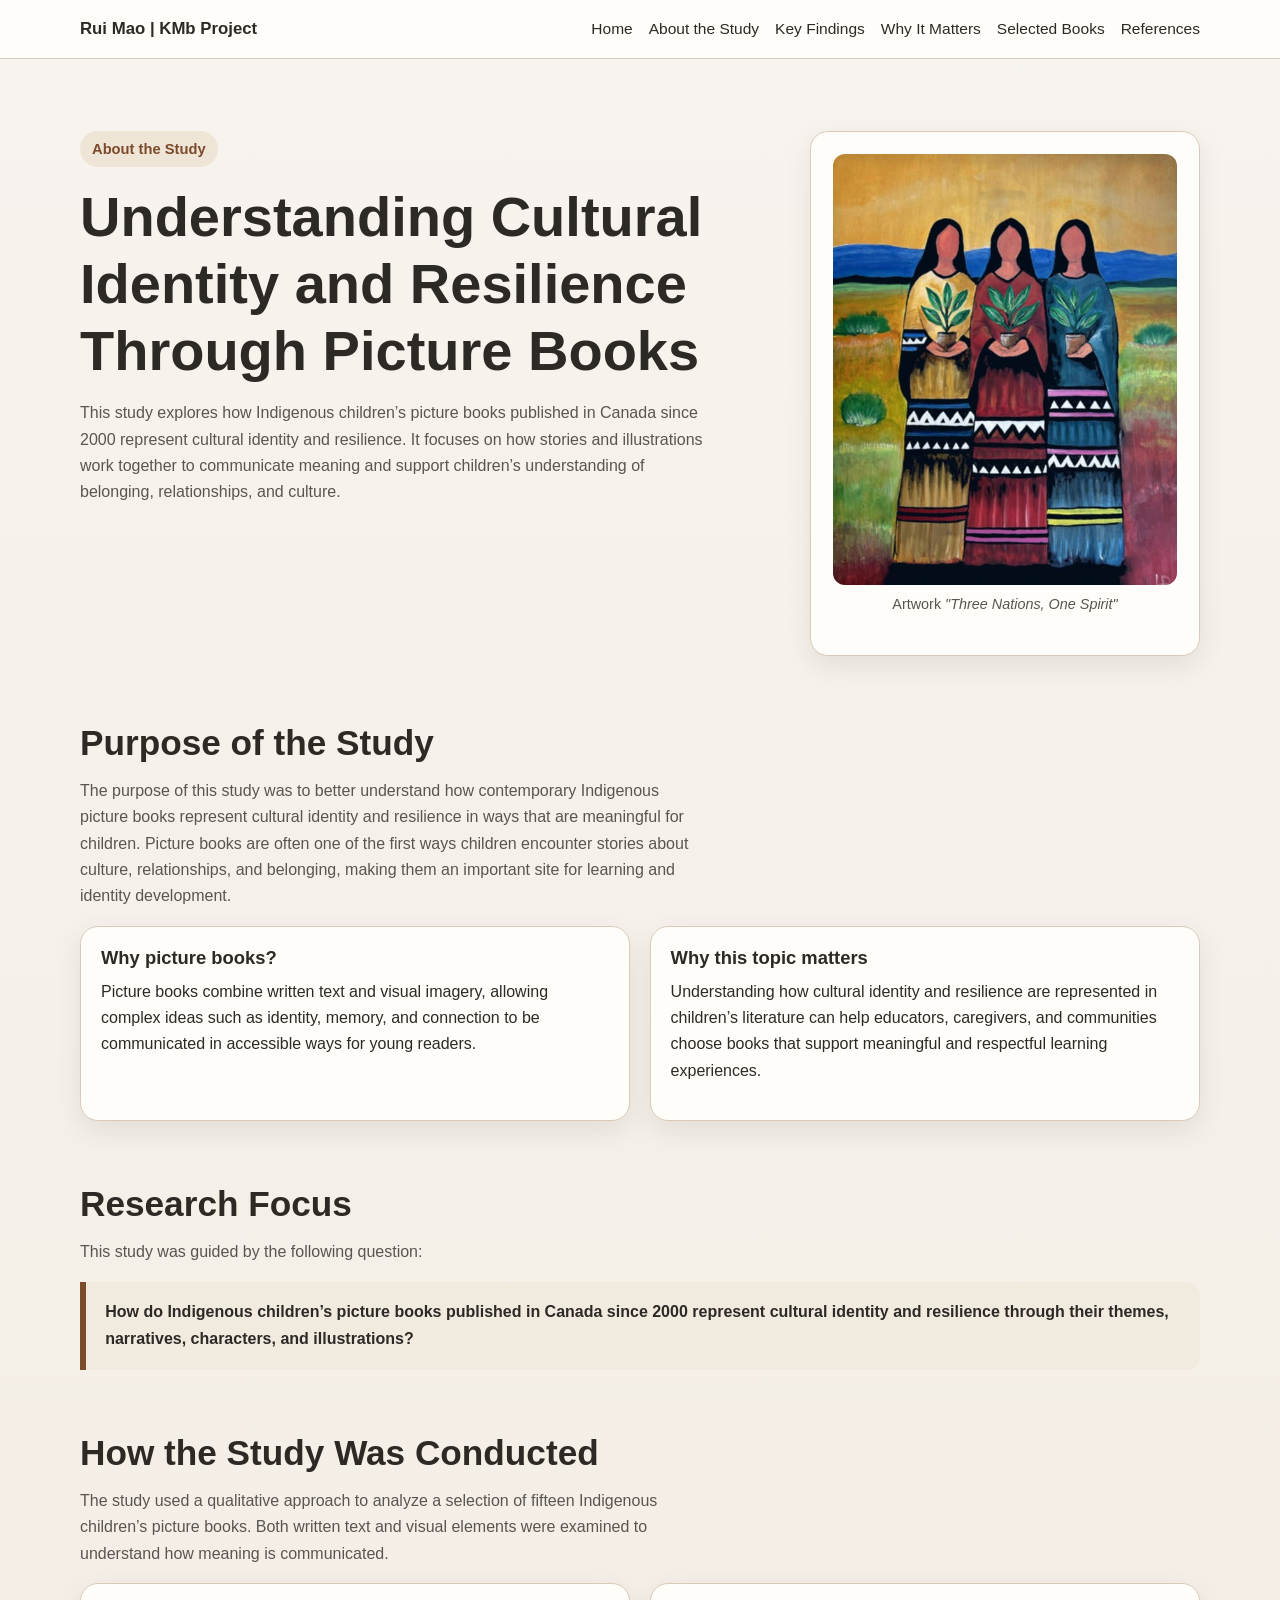
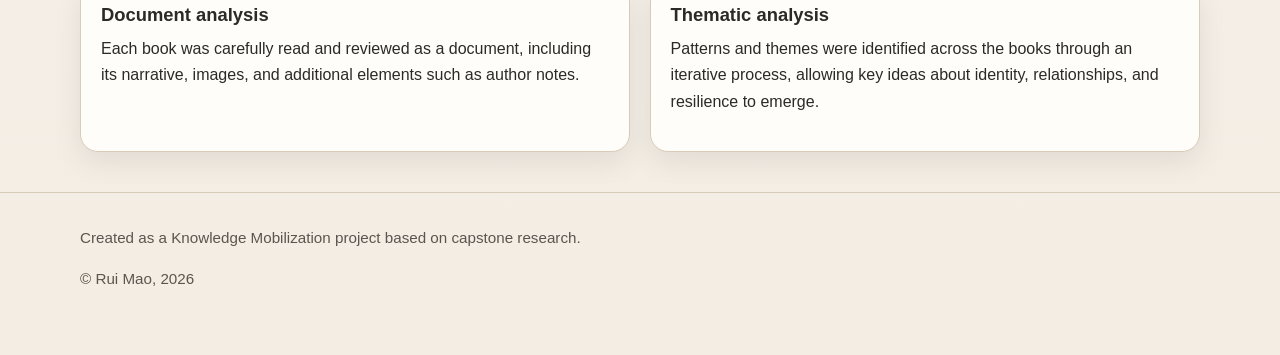
==== about.html @ 0842e240 "Create about.html" ====
<!doctype html>
<html lang="en">
<head>
  <meta charset="utf-8">
  <meta name="viewport" content="width=device-width, initial-scale=1">
  <title>About the Study | KMb Project</title>
  <link rel="stylesheet" href="assets/css/styles.css">
</head>

<body>
  <a class="skip-link" href="#main">Skip to content</a>

  <header>
    <div class="container navbar">
      <a class="site-title" href="index.html">Rui Mao | KMb Project</a>

      <nav class="nav-menu" aria-label="Main navigation">
        <a href="index.html">Home</a>
        <a href="about.html">About the Study</a>
        <a href="findings.html">Key Findings</a>
        <a href="implications.html">Why It Matters</a>
        <a href="books.html">Selected Books</a>
        <a href="references.html">References</a>
      </nav>
    </div>
  </header>

  <main id="main">

    <!-- Hero / Intro -->
    <section class="hero">
      <div class="container hero-grid">
        <div>
          <span class="eyebrow">About the Study</span>
          <h1>Understanding Cultural Identity and Resilience Through Picture Books</h1>
          <p class="lead">
            This study explores how Indigenous children’s picture books published in Canada since 2000 
            represent cultural identity and resilience. It focuses on how stories and illustrations work 
            together to communicate meaning and support children’s understanding of belonging, relationships, 
            and culture.
          </p>
        </div>

        <aside class="hero-card">
          <img src="assets/images/three_nations.jpg" alt="Three Nations, One Spirit artwork">
          <p class="image-caption">
            Artwork <em>"Three Nations, One Spirit"</em>
          </p>
        </aside>
      </div>
    </section>

    <!-- Purpose -->
    <section>
      <div class="container">
        <h2>Purpose of the Study</h2>
        <p class="section-intro">
          The purpose of this study was to better understand how contemporary Indigenous picture books 
          represent cultural identity and resilience in ways that are meaningful for children. Picture 
          books are often one of the first ways children encounter stories about culture, relationships, 
          and belonging, making them an important site for learning and identity development.
        </p>

        <div class="grid-2">
          <article class="card">
            <h3>Why picture books?</h3>
            <p>
              Picture books combine written text and visual imagery, allowing complex ideas such as 
              identity, memory, and connection to be communicated in accessible ways for young readers.
            </p>
          </article>

          <article class="card">
            <h3>Why this topic matters</h3>
            <p>
              Understanding how cultural identity and resilience are represented in children’s literature 
              can help educators, caregivers, and communities choose books that support meaningful and 
              respectful learning experiences.
            </p>
          </article>
        </div>
      </div>
    </section>

    <!-- Research Question -->
    <section>
      <div class="container">
        <h2>Research Focus</h2>
        <p class="section-intro">
          This study was guided by the following question:
        </p>

        <div class="callout">
          <strong>
            How do Indigenous children’s picture books published in Canada since 2000 represent cultural 
            identity and resilience through their themes, narratives, characters, and illustrations?
          </strong>
        </div>
      </div>
    </section>

    <!-- Methods -->
    <section>
      <div class="container">
        <h2>How the Study Was Conducted</h2>
        <p class="section-intro">
          The study used a qualitative approach to analyze a selection of fifteen Indigenous children’s 
          picture books. Both written text and visual elements were examined to understand how meaning 
          is communicated.
        </p>

        <div class="grid-2">
          <article class="card">
            <h3>Document analysis</h3>
            <p>
              Each book was carefully read and reviewed as a document, including its narrative, images, 
              and additional elements such as author notes.
            </p>
          </article>

          <article class="card">
            <h3>Thematic analysis</h3>
            <p>
              Patterns and themes were identified across the books through an iterative process, allowing 
              key ideas about identity, relationships, and resilience to emerge.
            </p>
          </article>
        </div>
      </div>
    </section>

  </main>

  <footer>
    <div class="container">
      <p>Created as a Knowledge Mobilization project based on capstone research.</p>
      <p>© Rui Mao, 2026</p>
    </div>
  </footer>

</body>
</html>
---- assets/css/styles.css ----
:root {
  --bg: #f7f3ee;
  --bg-soft: #f3ede4;
  --surface: #fffdfa;
  --surface-soft: #efe5d7;
  --text: #2d2a26;
  --text-muted: #5b554f;
  --accent: #7b4b2a;
  --accent-soft: #a66a3f;
  --accent-green: #3f6b5b;
  --border: #d9cbb8;
  --shadow: 0 10px 28px rgba(0, 0, 0, 0.08);
  --radius: 18px;
  --max-width: 1120px;
  --transition: 0.25s ease;
}

* {
  box-sizing: border-box;
}

html {
  scroll-behavior: smooth;
}

body {
  margin: 0;
  font-family: Arial, Helvetica, sans-serif;
  line-height: 1.65;
  color: var(--text);
  background: linear-gradient(180deg, var(--bg) 0%, var(--bg-soft) 100%);
}

img {
  max-width: 100%;
  display: block;
  height: auto;
}

a {
  color: var(--accent);
  text-decoration: none;
  transition: color var(--transition);
}

a:hover,
a:focus {
  color: var(--accent-green);
}

.container {
  width: min(92%, var(--max-width));
  margin: 0 auto;
}

.skip-link {
  position: absolute;
  left: -9999px;
  top: auto;
}

.skip-link:focus {
  left: 1rem;
  top: 1rem;
  background: #ffffff;
  color: var(--text);
  padding: 0.75rem 1rem;
  border-radius: 8px;
  z-index: 999;
}

header {
  position: sticky;
  top: 0;
  z-index: 100;
  background: rgba(255, 253, 250, 0.95);
  backdrop-filter: blur(10px);
  border-bottom: 1px solid var(--border);
}

.navbar {
  display: flex;
  justify-content: space-between;
  align-items: center;
  gap: 1rem;
  padding: 0.95rem 0;
}

.site-title {
  font-size: 1.05rem;
  font-weight: 700;
  color: var(--text);
}

.nav-menu {
  display: flex;
  flex-wrap: wrap;
  gap: 1rem;
}

.nav-menu a {
  color: var(--text);
  font-size: 0.97rem;
}

.hero {
  padding: 4.5rem 0 2.75rem;
}

.hero-grid {
  display: grid;
  grid-template-columns: 1fr 390px;
  gap: 2rem;
  align-items: start;
}

.eyebrow {
  display: inline-block;
  margin-bottom: 1rem;
  padding: 0.35rem 0.75rem;
  border-radius: 999px;
  background: var(--surface-soft);
  color: var(--accent);
  font-size: 0.92rem;
  font-weight: 700;
}

h1,
h2,
h3 {
  margin-top: 0;
  line-height: 1.2;
}

h1 {
  font-size: clamp(2rem, 5vw, 3.5rem);
  margin-bottom: 1rem;
}

h2 {
  font-size: clamp(1.6rem, 3vw, 2.2rem);
  margin-bottom: 0.85rem;
}

h3 {
  font-size: 1.15rem;
  margin-bottom: 0.6rem;
}

p {
  margin-top: 0;
  margin-bottom: 1rem;
}

.lead,
.section-intro {
  color: var(--text-muted);
  max-width: 70ch;
}

.hero-card,
.card {
  background: var(--surface);
  border: 1px solid var(--border);
  border-radius: var(--radius);
  box-shadow: var(--shadow);
}

.hero-card {
  padding: 1.35rem;
}

.hero-card ul,
.card ul {
  margin: 0;
  padding-left: 1.2rem;
}

section {
  padding: 1.4rem 0 2.5rem;
}

.grid-2,
.grid-3 {
  display: grid;
  gap: 1.2rem;
}

.grid-2 {
  grid-template-columns: repeat(2, minmax(0, 1fr));
}

.grid-3 {
  grid-template-columns: repeat(3, minmax(0, 1fr));
}

.card {
  padding: 1.25rem;
}

.finding-number {
  display: inline-flex;
  align-items: center;
  justify-content: center;
  width: 2rem;
  height: 2rem;
  margin-bottom: 0.8rem;
  border-radius: 50%;
  background: var(--accent);
  color: #ffffff;
  font-weight: 700;
}

.book-tag {
  display: inline-block;
  margin-bottom: 0.75rem;
  font-size: 0.84rem;
  font-weight: 700;
  color: var(--accent-green);
  background: #e7f0ec;
  padding: 0.3rem 0.6rem;
  border-radius: 999px;
}

.callout {
  margin-top: 1rem;
  padding: 1.1rem 1.2rem;
  background: #f0eadf;
  border-left: 6px solid var(--accent);
  border-radius: 0 14px 14px 0;
}

.references-list {
  padding-left: 1.25rem;
  margin: 0;
}

footer {
  border-top: 1px solid var(--border);
  padding: 2rem 0 3rem;
  color: var(--text-muted);
  font-size: 0.95rem;
}

.button-link {
  display: inline-block;
  margin-top: 0.5rem;
  padding: 0.75rem 1.1rem;
  background: var(--accent);
  color: #ffffff;
  border-radius: 999px;
  font-weight: 700;
  transition: background var(--transition), transform var(--transition);
}

.button-link:hover,
.button-link:focus {
  background: var(--accent-green);
  color: #ffffff;
  transform: translateY(-1px);
}

@media (max-width: 900px) {
  .hero-grid,
  .grid-2,
  .grid-3 {
    grid-template-columns: 1fr;
  }

  .navbar {
    flex-direction: column;
    align-items: flex-start;
  }
}
.hero-card img {
  width: 100%;
  border-radius: 12px;
  margin-bottom: 0.5rem;
}

.image-caption {
  font-size: 0.9rem;
  color: var(--text-muted);
  text-align: center;
}
.grid-3 .card img {
  height: 280px;
  width: auto;
  display: block;
  margin: 0 auto 0.75rem;
  border-radius: 12px;
}
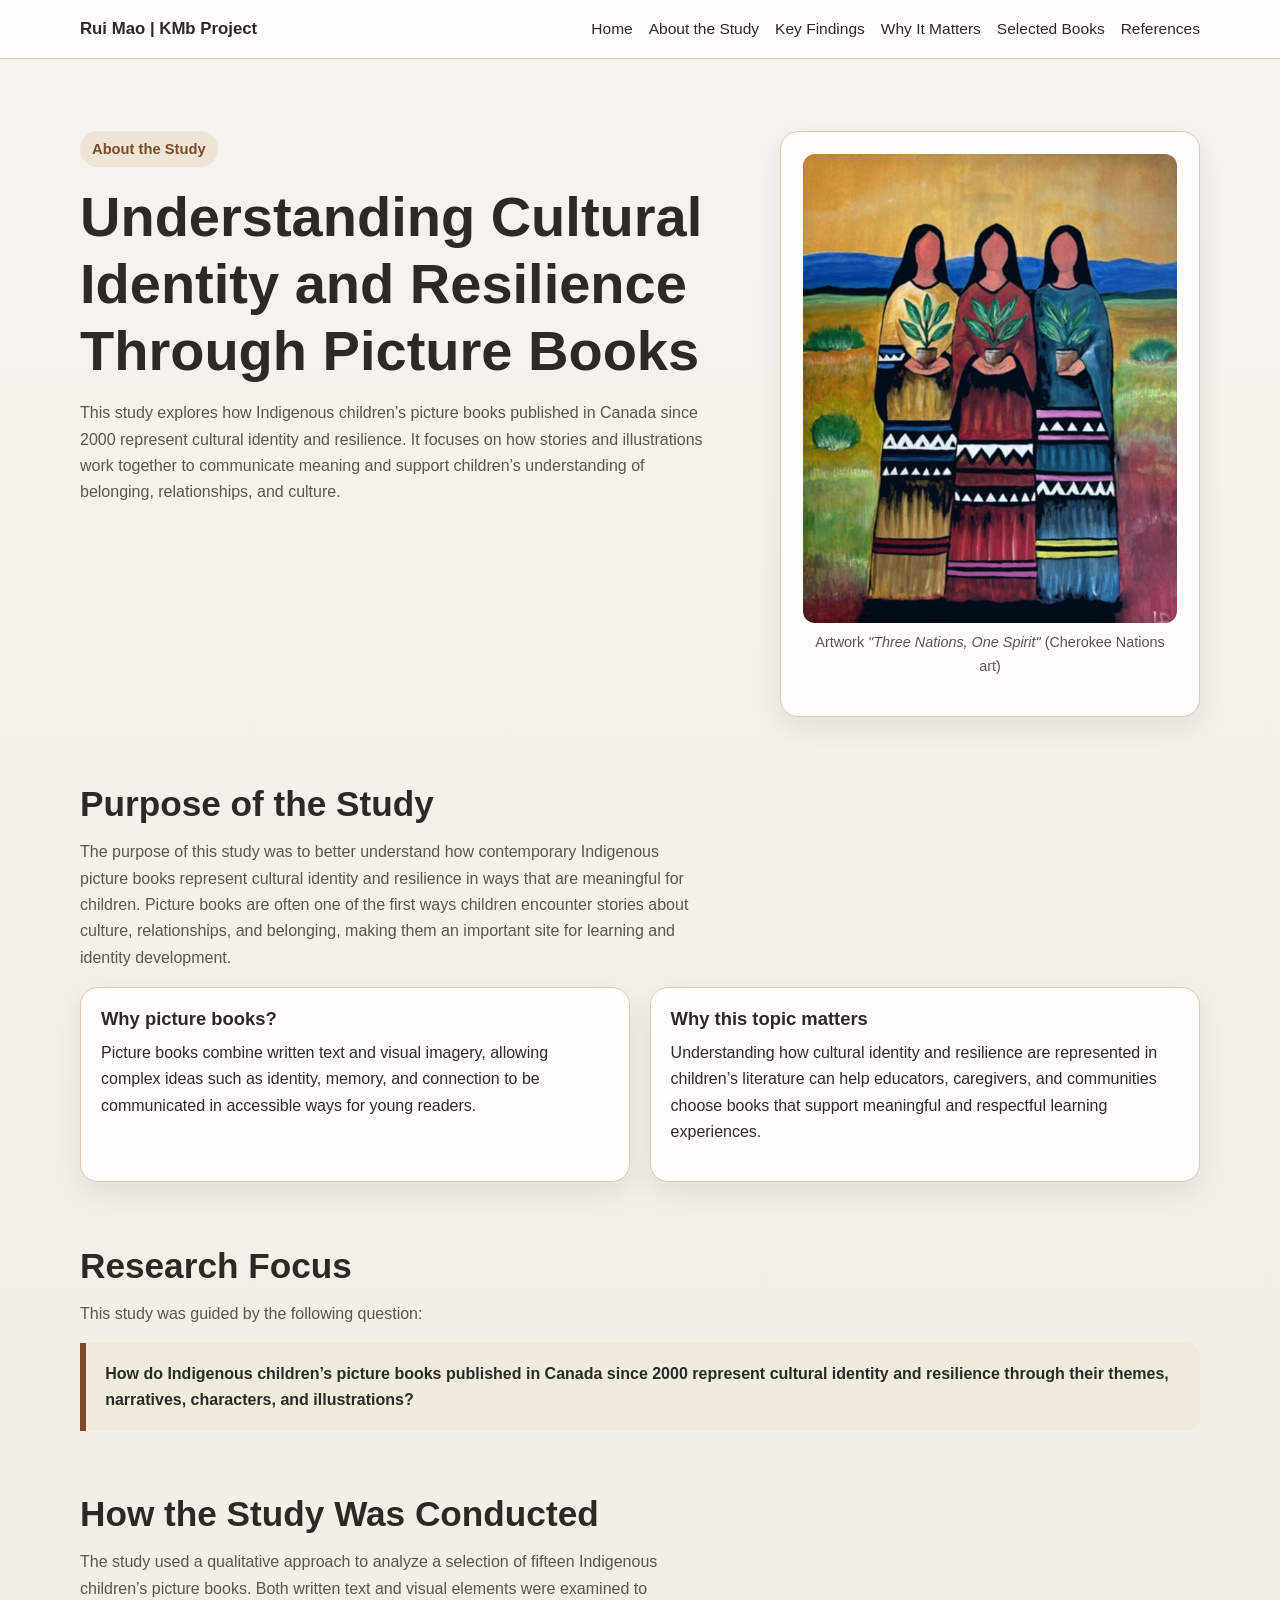
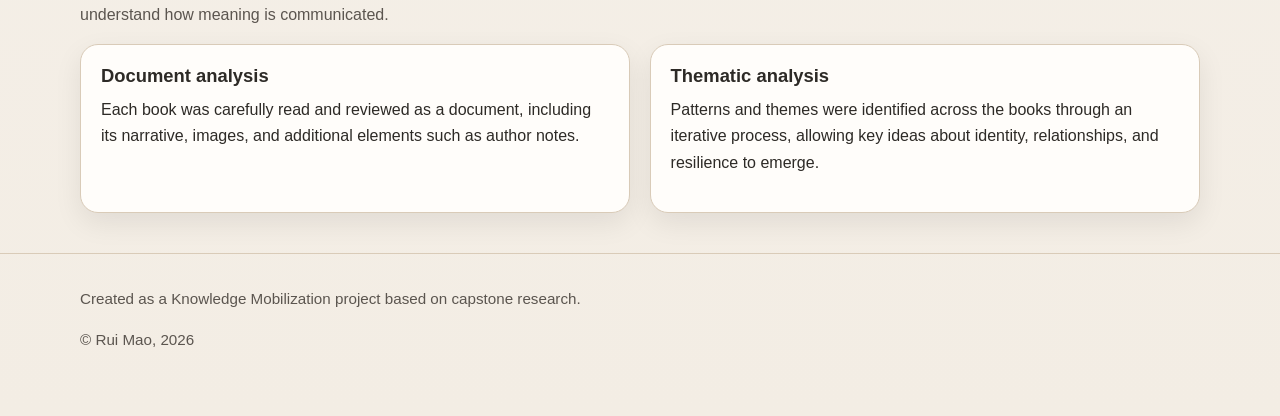
==== commit 6bbc0e61: "Update about.html" ====
--- a/about.html
+++ b/about.html
@@ -44,8 +44,9 @@
         <aside class="hero-card">
           <img src="assets/images/three_nations.jpg" alt="Three Nations, One Spirit artwork">
           <p class="image-caption">
-            Artwork <em>"Three Nations, One Spirit"</em>
+           Artwork <em>"Three Nations, One Spirit"</em> (Cherokee Nations art)
           </p>
+          
         </aside>
       </div>
     </section>
--- a/assets/css/styles.css
+++ b/assets/css/styles.css
@@ -109,7 +109,7 @@
 
 .hero-grid {
   display: grid;
-  grid-template-columns: 1fr 390px;
+  grid-template-columns: 1fr 420px;
   gap: 2rem;
   align-items: start;
 }
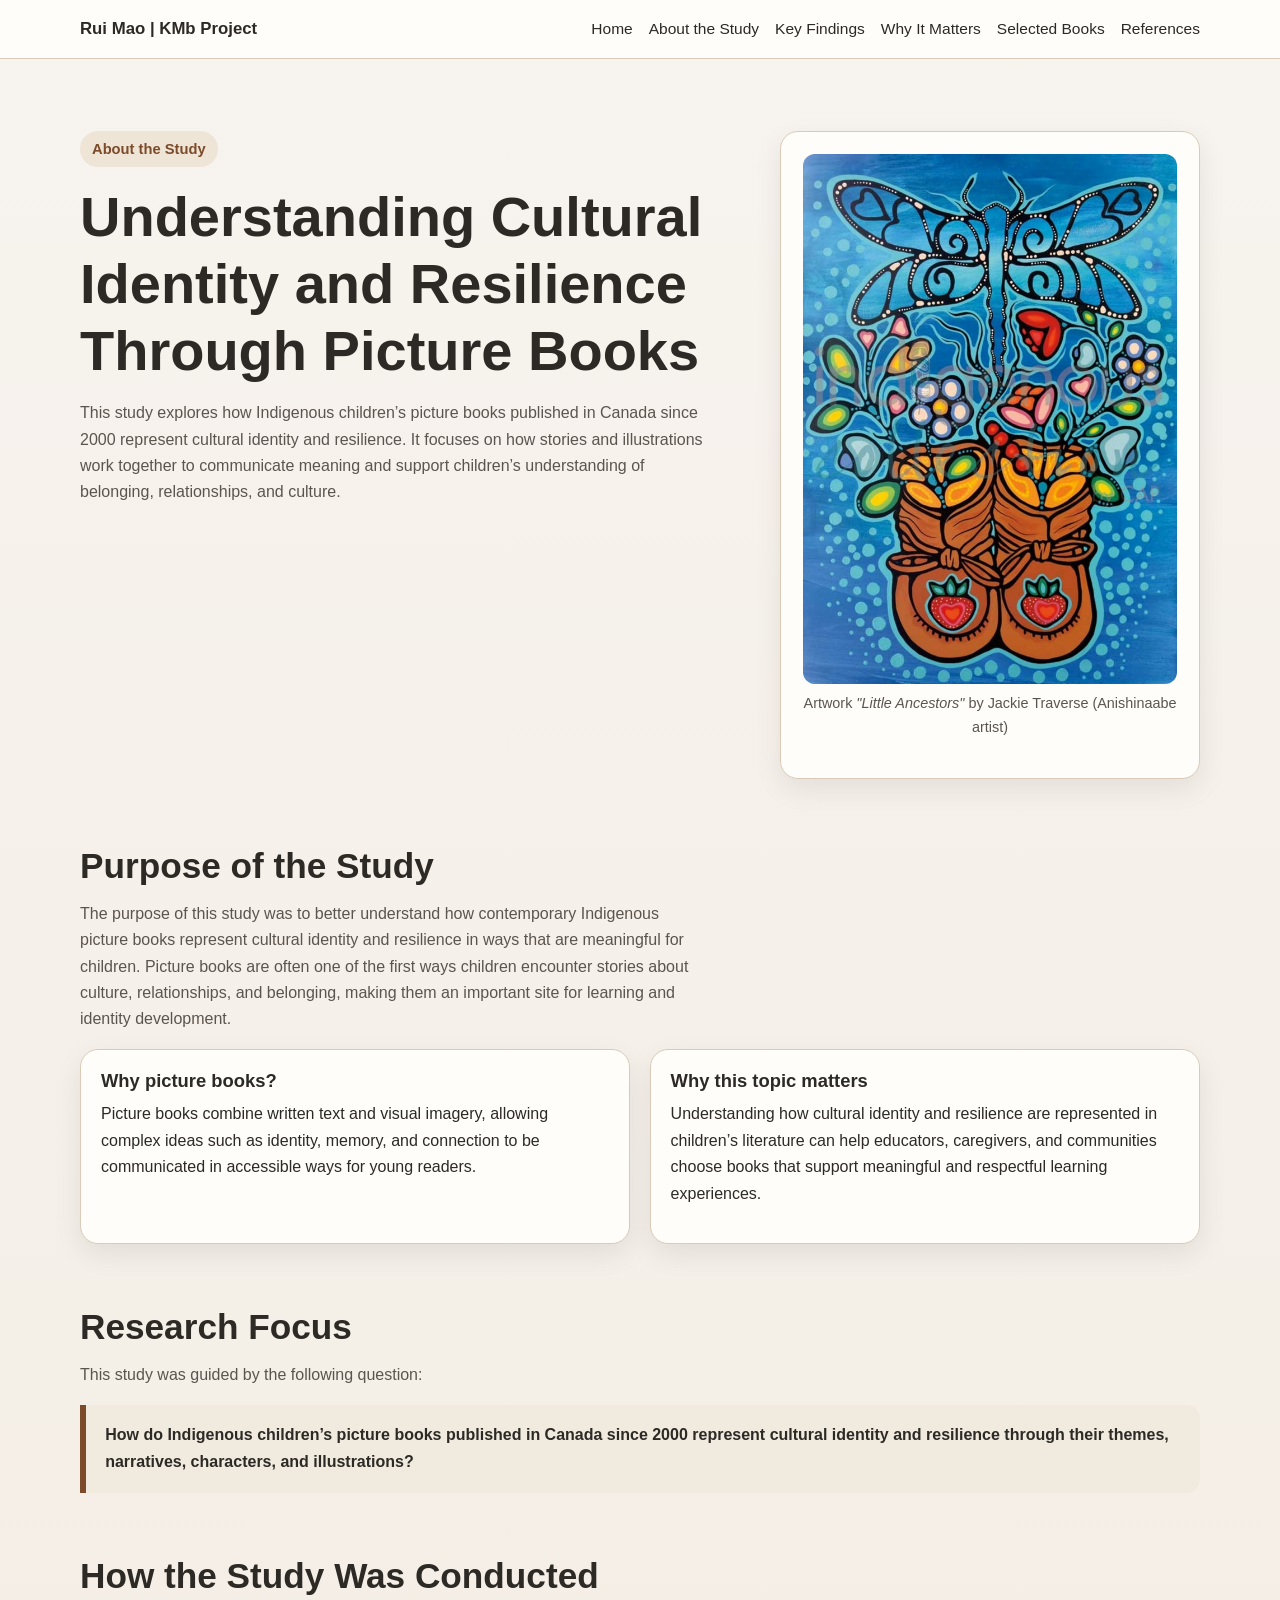
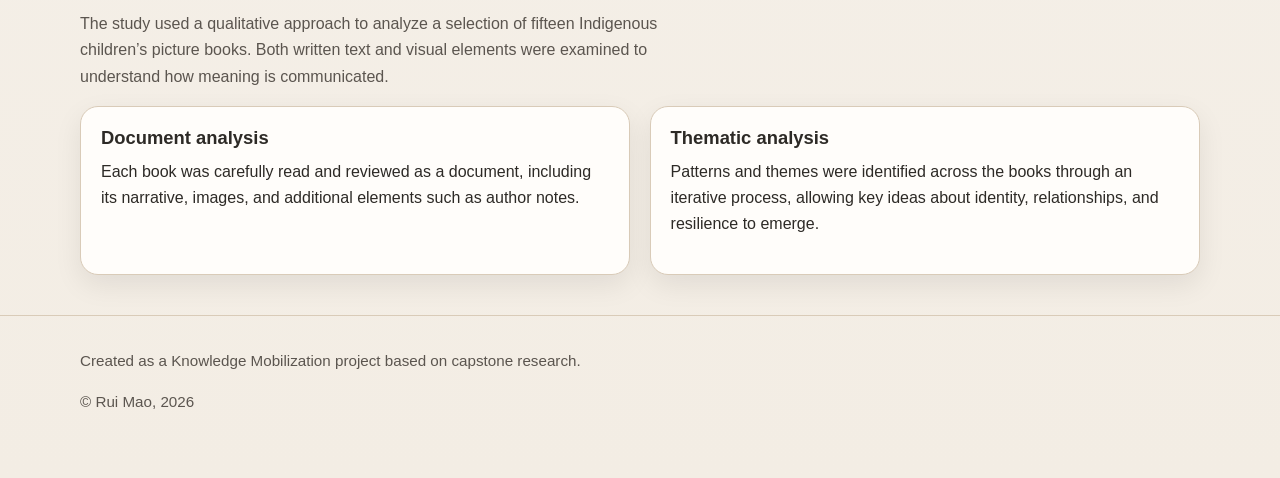
==== commit 579a8f44: "Update about.html" ====
--- a/about.html
+++ b/about.html
@@ -42,9 +42,9 @@
         </div>
 
         <aside class="hero-card">
-          <img src="assets/images/three_nations.jpg" alt="Three Nations, One Spirit artwork">
+          <img src="assets/images/little_ancestors.jpg" alt="Three Nations, One Spirit artwork">
           <p class="image-caption">
-           Artwork <em>"Three Nations, One Spirit"</em> (Cherokee Nations art)
+           Artwork <em>"Little Ancestors"</em> by Jackie Traverse (Anishinaabe artist) 
           </p>
           
         </aside>
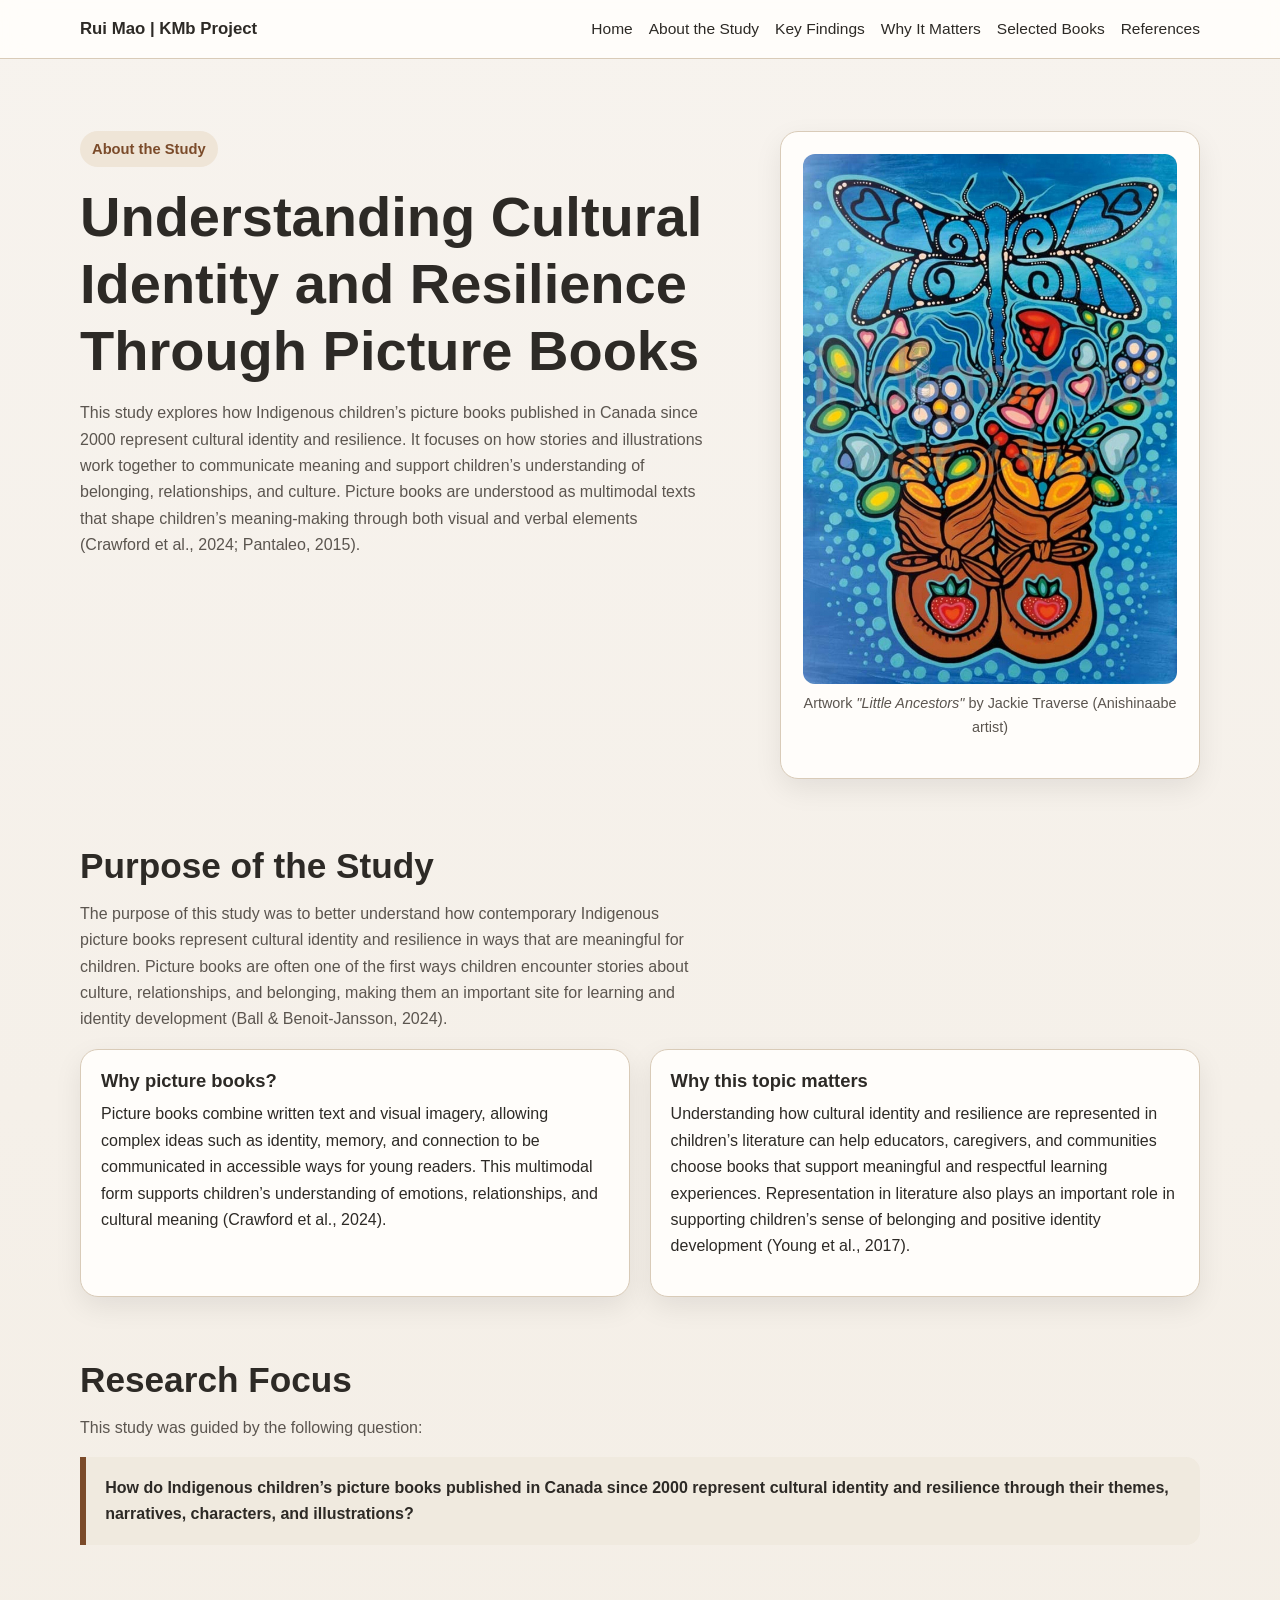
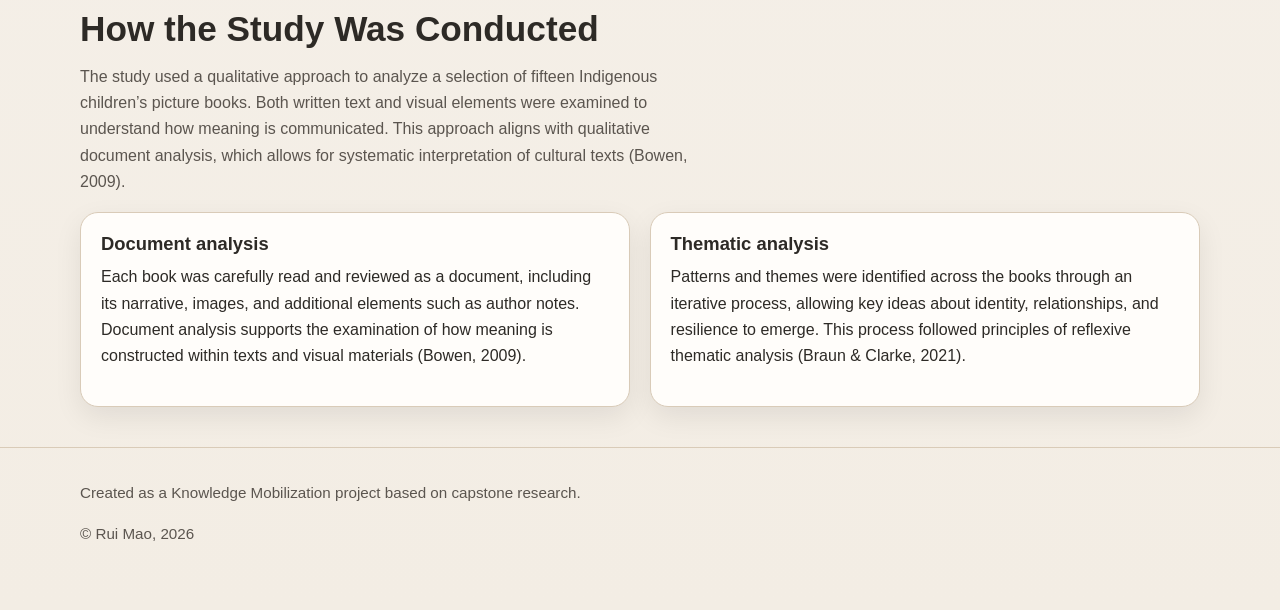
==== commit 026d3656: "Update about.html" ====
--- a/about.html
+++ b/about.html
@@ -37,7 +37,8 @@
             This study explores how Indigenous children’s picture books published in Canada since 2000 
             represent cultural identity and resilience. It focuses on how stories and illustrations work 
             together to communicate meaning and support children’s understanding of belonging, relationships, 
-            and culture.
+            and culture. Picture books are understood as multimodal texts that shape children’s meaning-making 
+            through both visual and verbal elements (Crawford et al., 2024; Pantaleo, 2015).
           </p>
         </div>
 
@@ -59,7 +60,8 @@
           The purpose of this study was to better understand how contemporary Indigenous picture books 
           represent cultural identity and resilience in ways that are meaningful for children. Picture 
           books are often one of the first ways children encounter stories about culture, relationships, 
-          and belonging, making them an important site for learning and identity development.
+          and belonging, making them an important site for learning and identity development (Ball &amp; 
+          Benoit-Jansson, 2024).
         </p>
 
         <div class="grid-2">
@@ -67,7 +69,9 @@
             <h3>Why picture books?</h3>
             <p>
               Picture books combine written text and visual imagery, allowing complex ideas such as 
-              identity, memory, and connection to be communicated in accessible ways for young readers.
+              identity, memory, and connection to be communicated in accessible ways for young readers. 
+              This multimodal form supports children’s understanding of emotions, relationships, and 
+              cultural meaning (Crawford et al., 2024).
             </p>
           </article>
 
@@ -76,7 +80,8 @@
             <p>
               Understanding how cultural identity and resilience are represented in children’s literature 
               can help educators, caregivers, and communities choose books that support meaningful and 
-              respectful learning experiences.
+              respectful learning experiences. Representation in literature also plays an important role 
+              in supporting children’s sense of belonging and positive identity development (Young et al., 2017).
             </p>
           </article>
         </div>
@@ -107,7 +112,8 @@
         <p class="section-intro">
           The study used a qualitative approach to analyze a selection of fifteen Indigenous children’s 
           picture books. Both written text and visual elements were examined to understand how meaning 
-          is communicated.
+          is communicated. This approach aligns with qualitative document analysis, which allows for 
+          systematic interpretation of cultural texts (Bowen, 2009).
         </p>
 
         <div class="grid-2">
@@ -115,7 +121,8 @@
             <h3>Document analysis</h3>
             <p>
               Each book was carefully read and reviewed as a document, including its narrative, images, 
-              and additional elements such as author notes.
+              and additional elements such as author notes. Document analysis supports the examination of 
+              how meaning is constructed within texts and visual materials (Bowen, 2009).
             </p>
           </article>
 
@@ -123,7 +130,8 @@
             <h3>Thematic analysis</h3>
             <p>
               Patterns and themes were identified across the books through an iterative process, allowing 
-              key ideas about identity, relationships, and resilience to emerge.
+              key ideas about identity, relationships, and resilience to emerge. This process followed 
+              principles of reflexive thematic analysis (Braun &amp; Clarke, 2021).
             </p>
           </article>
         </div>
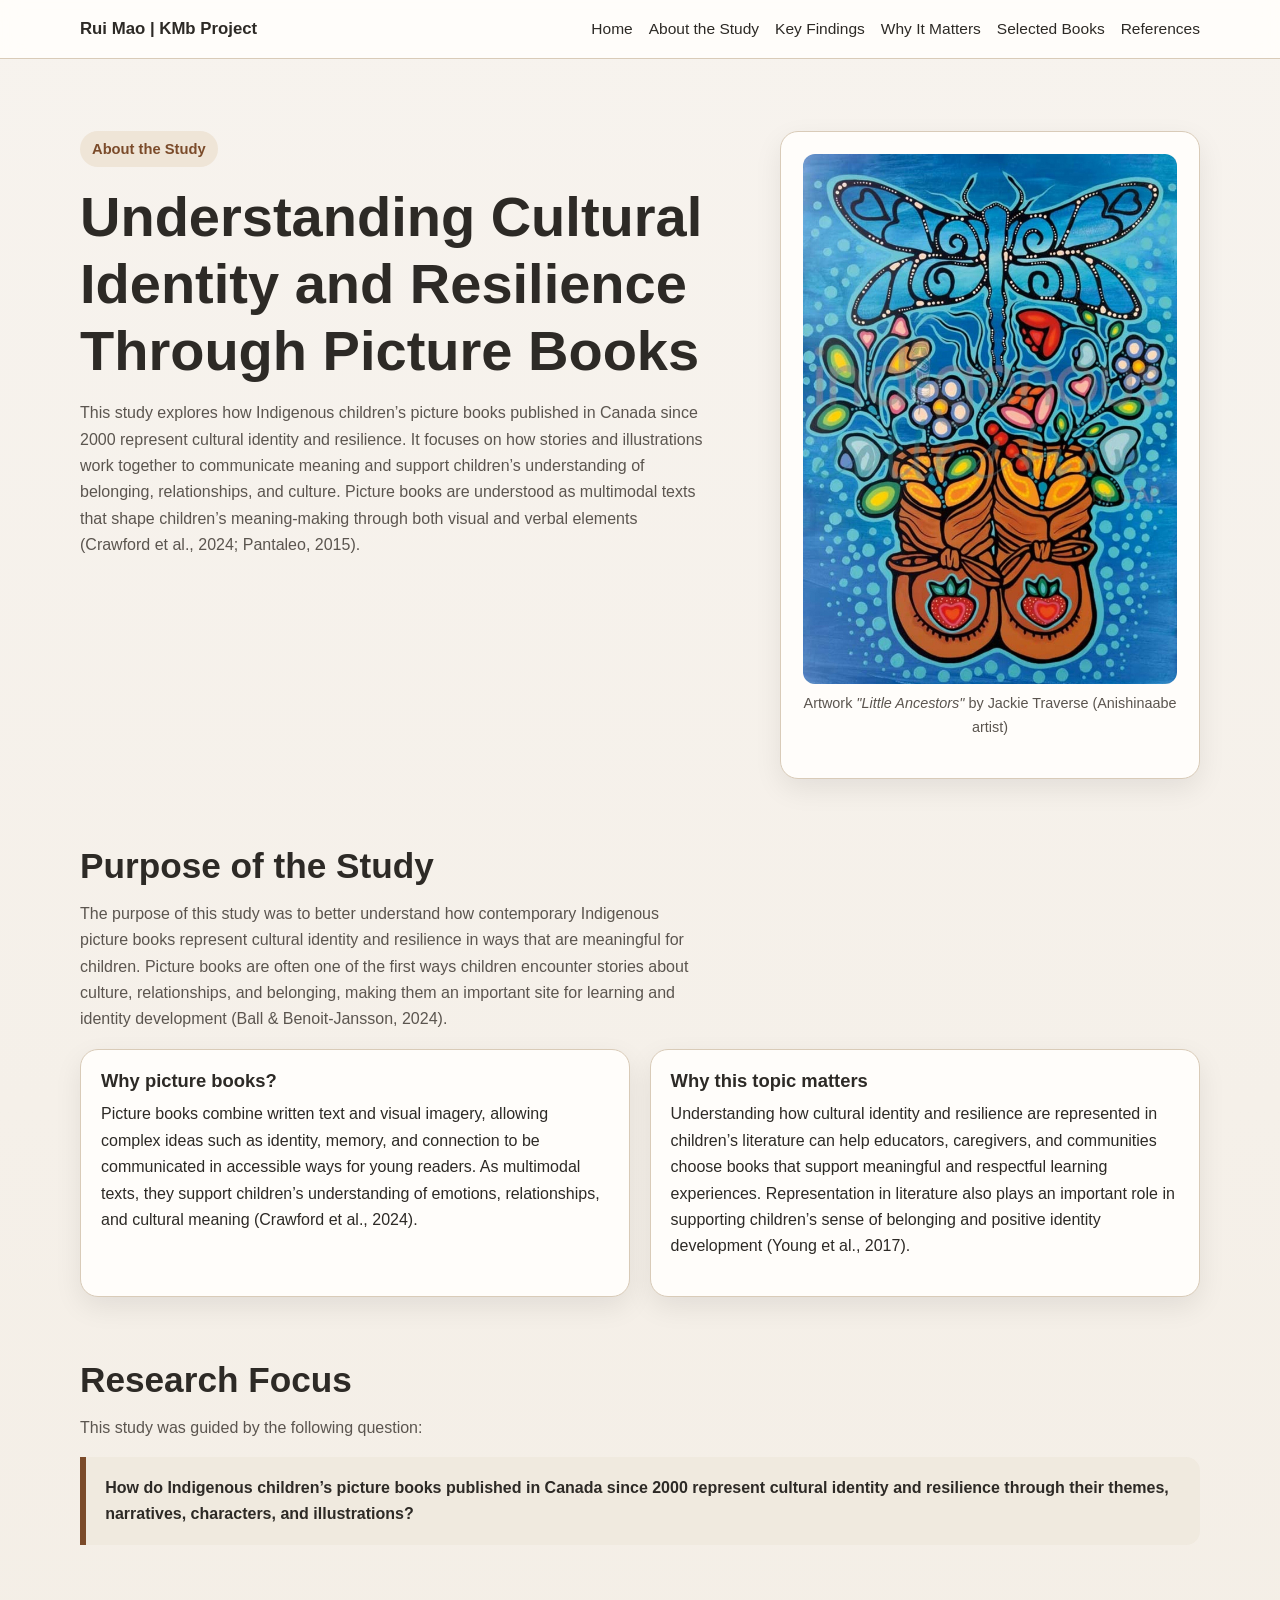
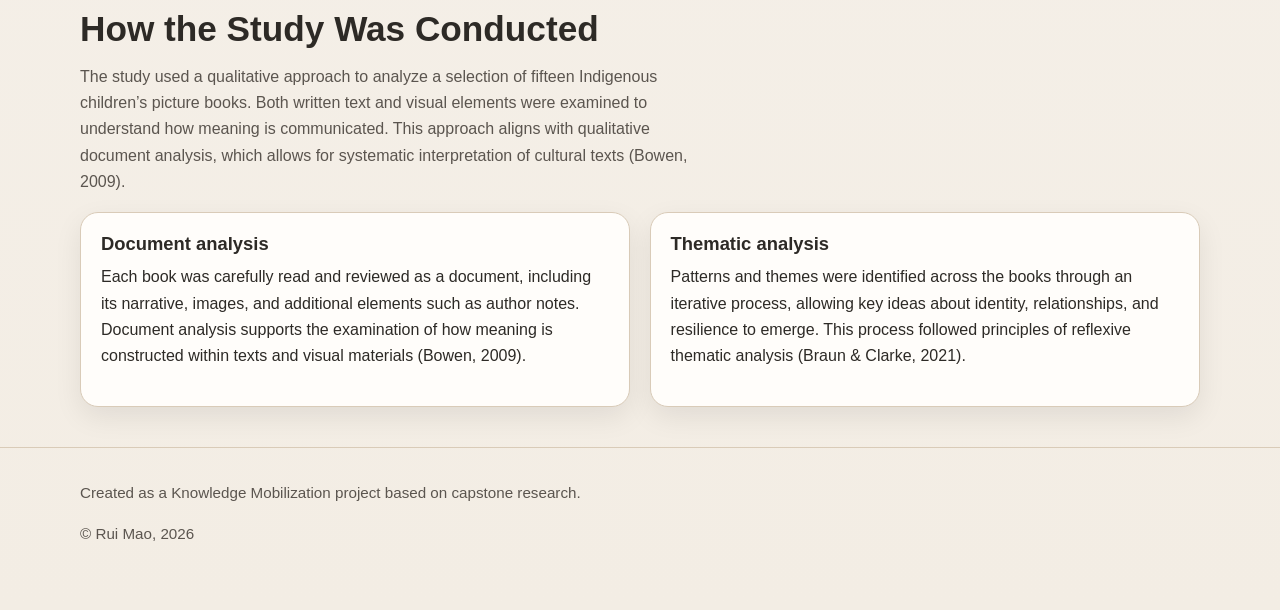
==== commit 583fe092: "Update about.html" ====
--- a/about.html
+++ b/about.html
@@ -70,8 +70,7 @@
             <p>
               Picture books combine written text and visual imagery, allowing complex ideas such as 
               identity, memory, and connection to be communicated in accessible ways for young readers. 
-              This multimodal form supports children’s understanding of emotions, relationships, and 
-              cultural meaning (Crawford et al., 2024).
+              As multimodal texts, they support children’s understanding of emotions, relationships, and cultural meaning (Crawford et al., 2024).
             </p>
           </article>
 
--- a/assets/css/styles.css
+++ b/assets/css/styles.css
@@ -290,3 +290,8 @@
   margin: 0 auto 0.75rem;
   border-radius: 12px;
 }
+.references-list p {
+  margin-bottom: 1rem;
+  padding-left: 1.5rem;
+  text-indent: -1.5rem;
+}
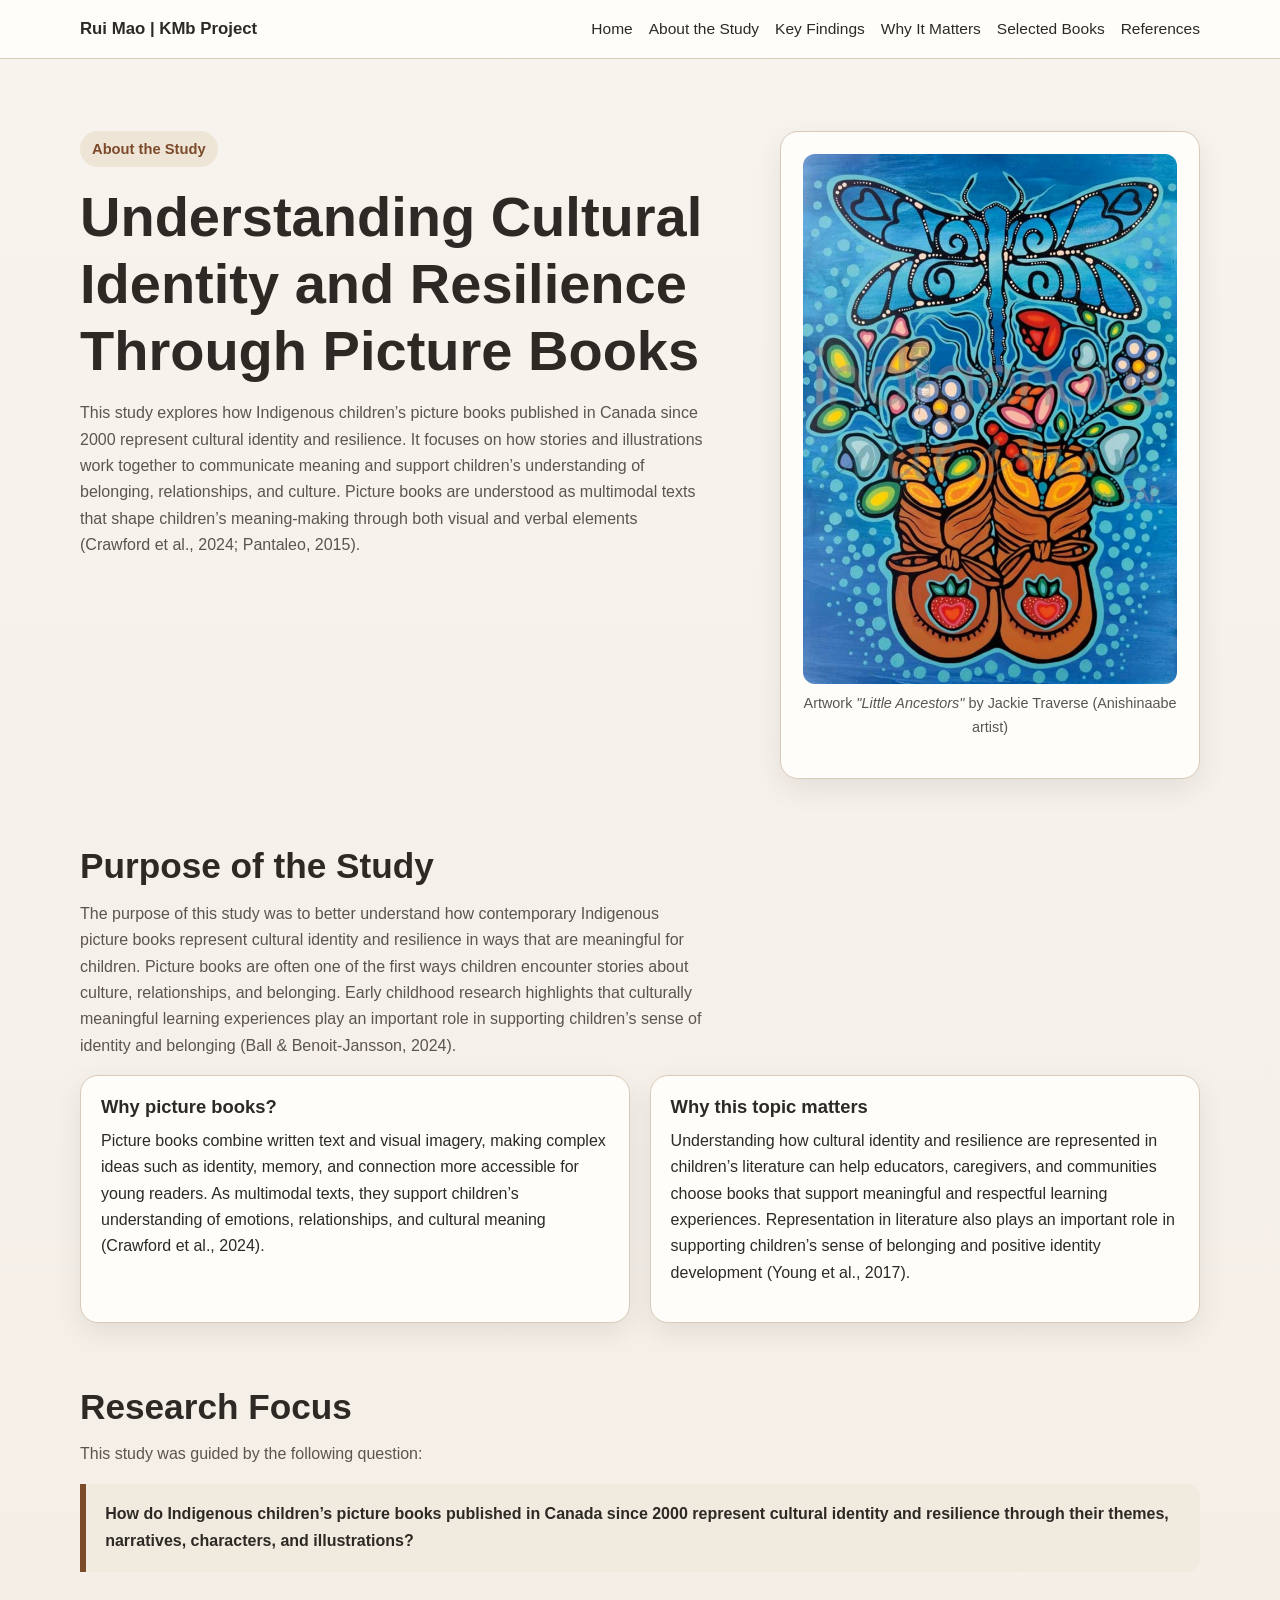
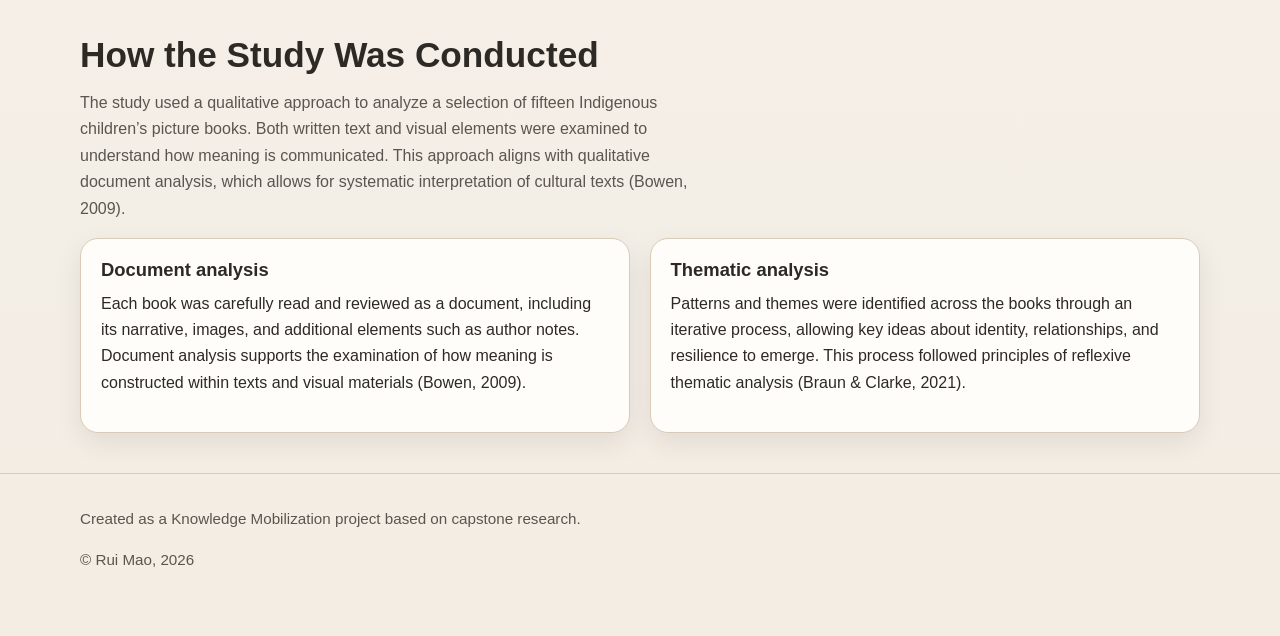
==== commit 65c2cafd: "Update about.html" ====
--- a/about.html
+++ b/about.html
@@ -58,19 +58,18 @@
         <h2>Purpose of the Study</h2>
         <p class="section-intro">
           The purpose of this study was to better understand how contemporary Indigenous picture books 
-          represent cultural identity and resilience in ways that are meaningful for children. Picture 
-          books are often one of the first ways children encounter stories about culture, relationships, 
-          and belonging, making them an important site for learning and identity development (Ball &amp; 
-          Benoit-Jansson, 2024).
+          represent cultural identity and resilience in ways that are meaningful for children. 
+          Picture books are often one of the first ways children encounter stories about culture, relationships, 
+          and belonging. Early childhood research highlights that culturally meaningful learning experiences
+          play an important role in supporting children’s sense of identity and belonging (Ball & Benoit-Jansson, 2024).
         </p>
 
         <div class="grid-2">
           <article class="card">
             <h3>Why picture books?</h3>
             <p>
-              Picture books combine written text and visual imagery, allowing complex ideas such as 
-              identity, memory, and connection to be communicated in accessible ways for young readers. 
-              As multimodal texts, they support children’s understanding of emotions, relationships, and cultural meaning (Crawford et al., 2024).
+           Picture books combine written text and visual imagery, making complex ideas such as identity, 
+           memory, and connection more accessible for young readers. As multimodal texts, they support children’s understanding of emotions, relationships, and cultural meaning (Crawford et al., 2024).
             </p>
           </article>
 
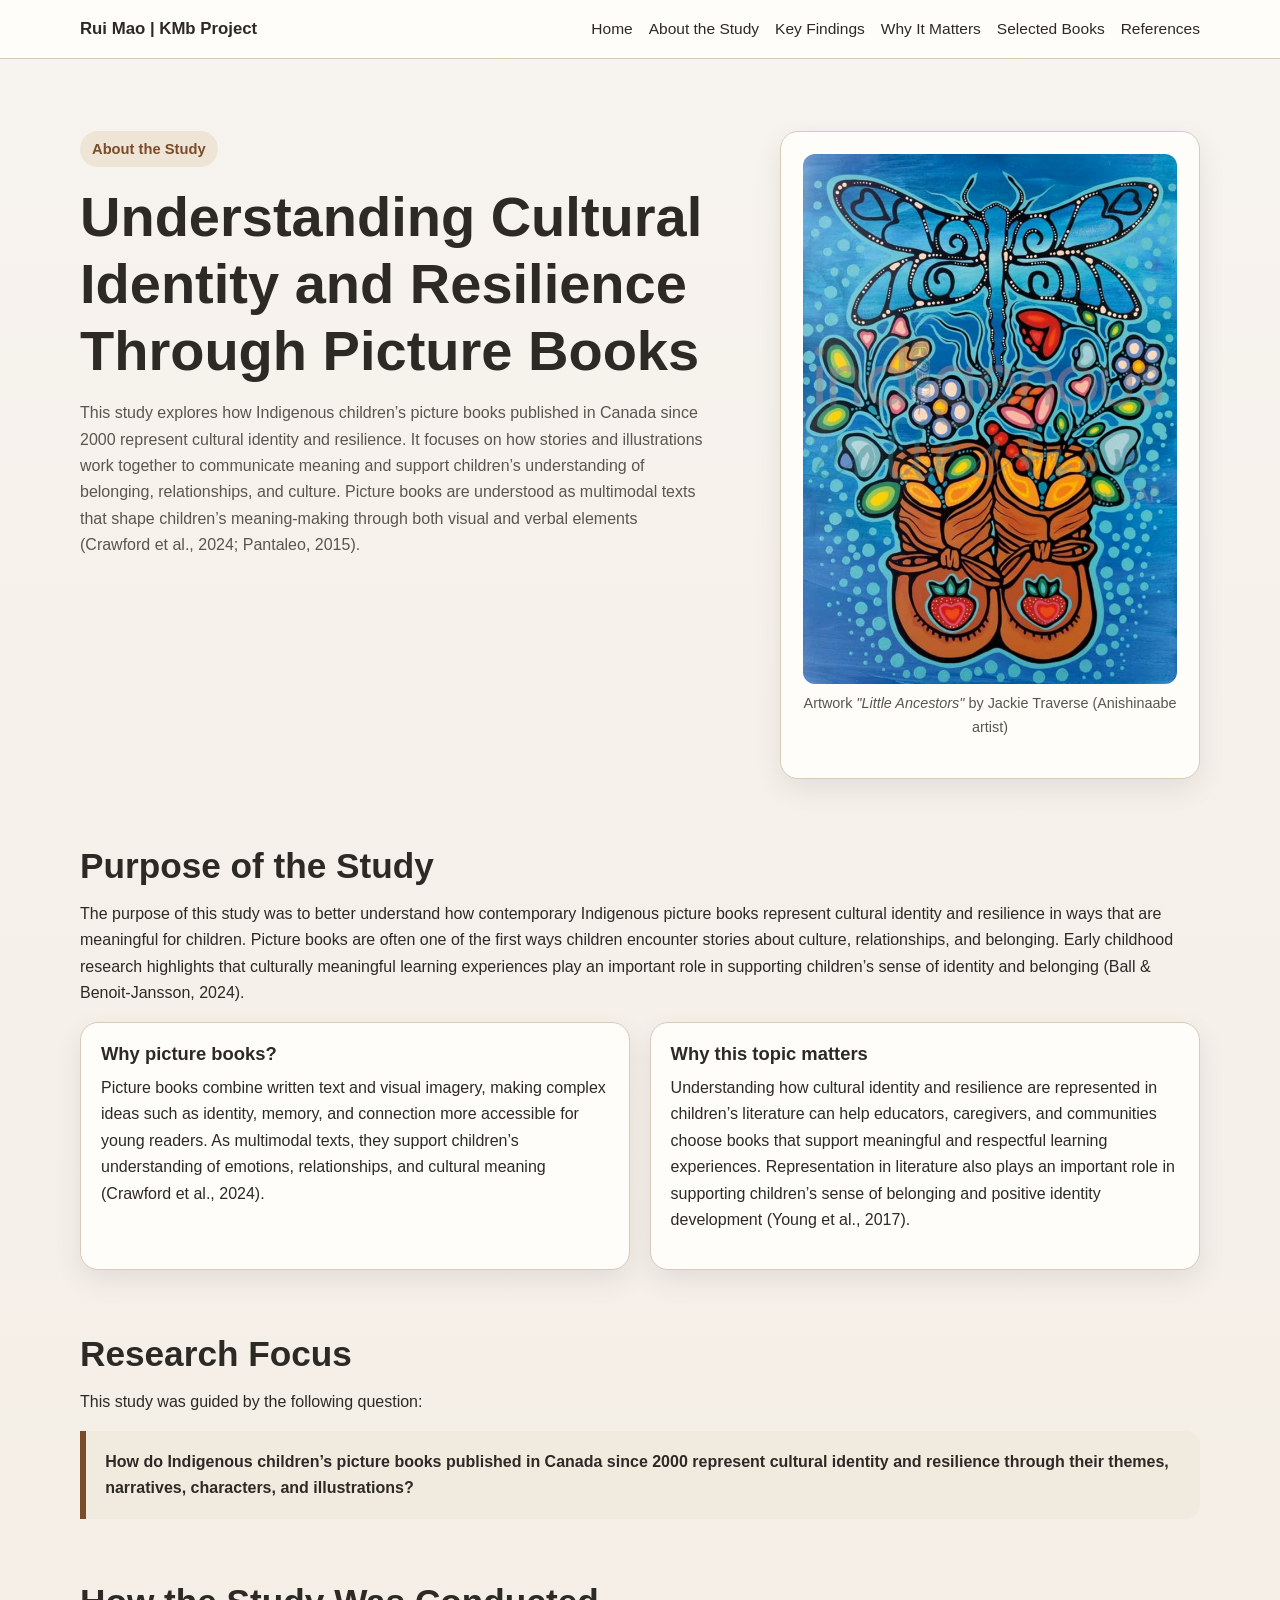
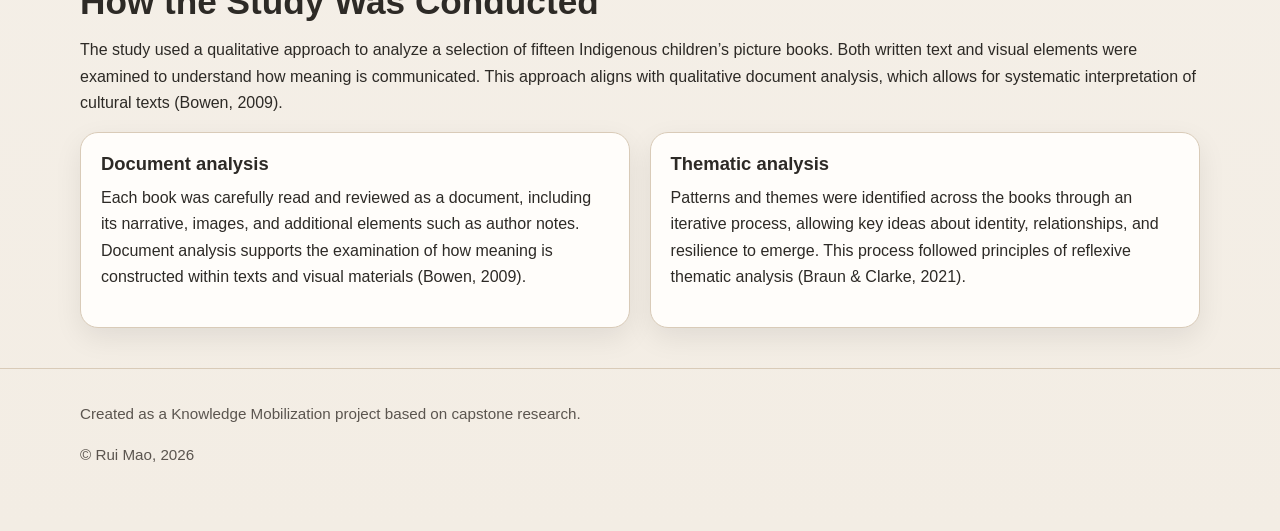
==== commit 6abb5216: "Update about.html" ====
--- a/about.html
+++ b/about.html
@@ -56,7 +56,7 @@
     <section>
       <div class="container">
         <h2>Purpose of the Study</h2>
-        <p class="section-intro">
+        <p>
           The purpose of this study was to better understand how contemporary Indigenous picture books 
           represent cultural identity and resilience in ways that are meaningful for children. 
           Picture books are often one of the first ways children encounter stories about culture, relationships, 
@@ -90,7 +90,7 @@
     <section>
       <div class="container">
         <h2>Research Focus</h2>
-        <p class="section-intro">
+        <p>
           This study was guided by the following question:
         </p>
 
@@ -107,7 +107,7 @@
     <section>
       <div class="container">
         <h2>How the Study Was Conducted</h2>
-        <p class="section-intro">
+        <p>
           The study used a qualitative approach to analyze a selection of fifteen Indigenous children’s 
           picture books. Both written text and visual elements were examined to understand how meaning 
           is communicated. This approach aligns with qualitative document analysis, which allows for 
